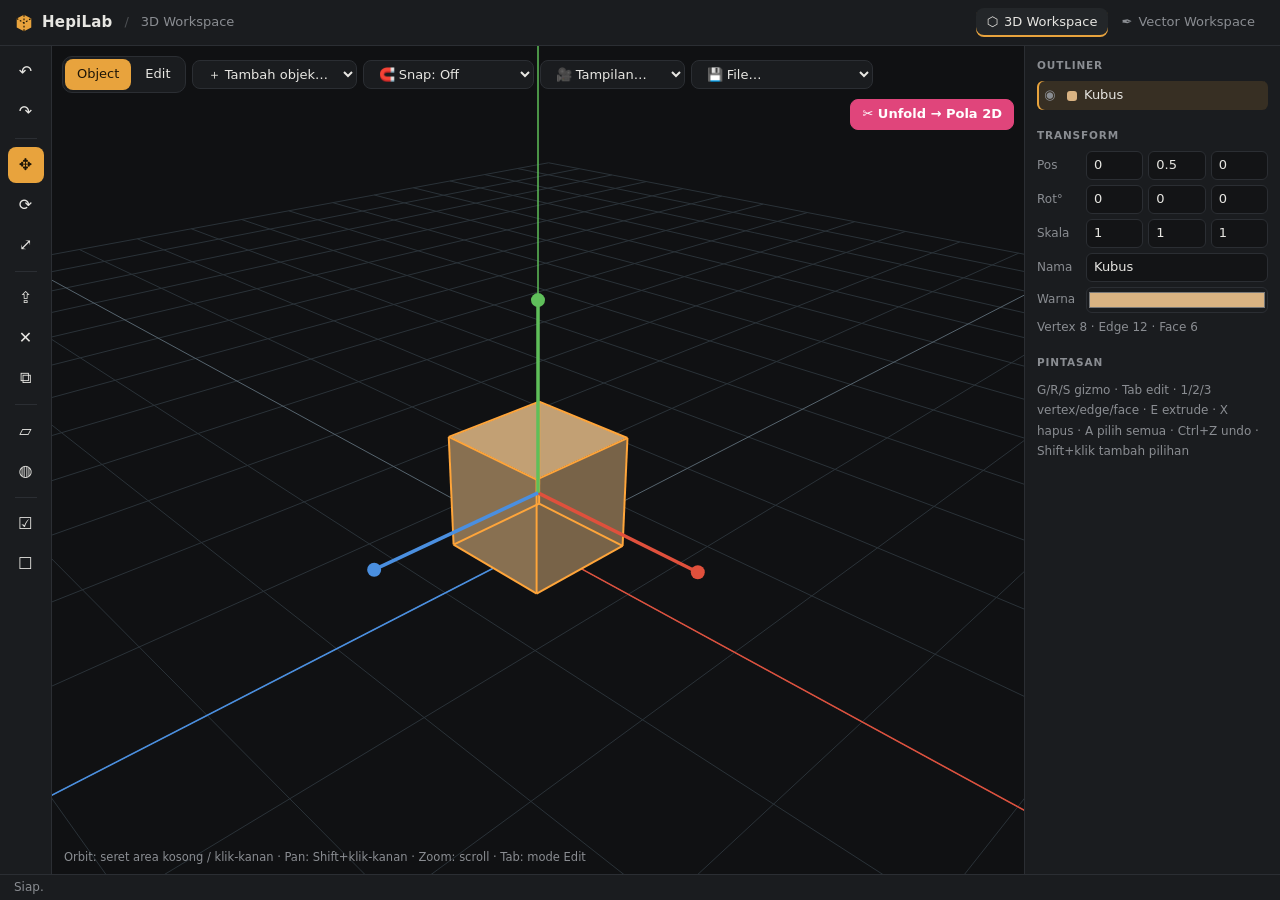
==== apps/3d/index.html @ 5c13b996 "Add files via upload" ====
<!DOCTYPE html>
<html lang="id"><head><meta charset="utf-8">
<meta name="viewport" content="width=device-width,initial-scale=1,maximum-scale=1,user-scalable=no,viewport-fit=cover">
<meta name="theme-color" content="#1a1c1f"><meta name="mobile-web-app-capable" content="yes"><meta name="apple-mobile-web-app-capable" content="yes">
<title>3D Workspace — HepiLab</title>
<link rel="manifest" href="../../manifest.webmanifest"><link rel="icon" href="../../icons/icon.svg" type="image/svg+xml"><link rel="apple-touch-icon" href="../../icons/icon-192.png">
<link rel="stylesheet" href="../../shared/base.css"><link rel="stylesheet" href="style.css"></head>
<body data-app="3d">
<header>
 <a class="logo" href="../../" title="Kembali ke Home"><svg width="20" height="20" viewBox="0 0 22 22"><path d="M3 6l8-4 8 4v10l-8 4-8-4z" fill="#e8a33d"/><path d="M11 2v18M3 6l8 5 8-5" stroke="#1d1507" stroke-width="1.3" fill="none" stroke-dasharray="2 2"/></svg>HepiLab</a>
 <span class="crumb">3D Workspace</span>
 <nav id="nav"></nav><button id="menu">☰ Panel</button>
</header>

<section id="w3" class="ws">
 <div class="tools" id="t3">
  <button data-x="undo" title="Undo (Ctrl+Z)">↶</button><button data-x="redo" title="Redo (Ctrl+Shift+Z)">↷</button><hr>
  <button data-t="move" title="Move (G)">✥</button><button data-t="rotate" title="Rotate (R)">⟳</button><button data-t="scale" title="Scale (S)">⤢</button><hr>
  <button data-a="ext" title="Extrude vertex / edge / face (E) — mode Edit">⇪</button><button data-a="del" title="Hapus (X)">✕</button><button data-a="dup" title="Duplikat (Shift+D)">⧉</button><hr>
  <button data-a="fill" title="Fill: buat face dari pilihan (F)">▱</button><button data-a="fillh" title="Isi semua lubang (Shift+F)">◍</button><hr>
  <button data-x="all" title="Pilih semua (A)">☑</button><button data-x="none" title="Kosongkan pilihan (Alt+A)">☐</button>
 </div>
 <div class="cv" id="vp">
  <div class="ov top">
   <div class="grp"><button id="mObj">Object</button><button id="mEdit" title="Tab">Edit</button></div>
   <div class="grp" id="smg"><button data-s="v" title="1">Vertex</button><button data-s="e" title="2">Edge</button><button data-s="f" title="3">Face</button><button id="bMulti" title="Pilih banyak (seperti Shift)">＋ Multi</button><button id="bBox" title="Seret kotak untuk memilih">▭ Box</button></div>
   <select id="addSel"><option value="">＋ Tambah objek…</option><option value="cube">Kubus</option><option value="cyl">Silinder</option><option value="cone">Kerucut</option><option value="pyr">Piramida</option><option value="plane">Bidang</option></select>
   <select id="snapSel" title="Magnet / Snap"><option value="off">🧲 Snap: Off</option><option value="v">Snap: Vertex</option><option value="e">Snap: Edge</option><option value="ve">Snap: Vertex+Edge</option><option value="g">Snap: Grid</option></select>
   <button id="xSeam" style="display:none" title="Tandai edge terpilih sebagai garis POTONG saat Unfold">✂ Seam</button>
   <select id="xView" title="Tampilan kamera"><option value="">🎥 Tampilan…</option><option value="frame">Fokus ke objek</option><option value="front">Depan</option><option value="right">Kanan</option><option value="top">Atas</option><option value="persp">Miring (default)</option></select>
   <select id="xFile" title="Proyek tersimpan otomatis di perangkat ini"><option value="">💾 File…</option><option value="save">Simpan ke file (.json)</option><option value="open">Buka file…</option><option value="new">Proyek baru</option></select>
   <button id="bUnf" class="cta">✂ Unfold → Pola 2D</button>
  </div>
  <div class="ov hint" id="h3">Orbit: seret area kosong / klik-kanan · Pan: Shift+klik-kanan · Zoom: scroll · Tab: mode Edit</div>
 </div>
 <aside class="side">
  <div class="box"><h4>Outliner</h4><div id="outl"></div></div>
  <div class="box" id="props3"><h4>Transform</h4>
   <div class="f"><span>Pos</span><input type="number" step=".1" data-p="p0"><input type="number" step=".1" data-p="p1"><input type="number" step=".1" data-p="p2"></div>
   <div class="f"><span>Rot°</span><input type="number" step="5" data-p="r0"><input type="number" step="5" data-p="r1"><input type="number" step="5" data-p="r2"></div>
   <div class="f"><span>Skala</span><input type="number" step=".1" data-p="s0"><input type="number" step=".1" data-p="s1"><input type="number" step=".1" data-p="s2"></div>
   <div class="f2"><span>Nama</span><input type="text" id="oname" style="grid-column:span 3"></div>
   <div class="f2"><span>Warna</span><input type="color" id="ocol" style="grid-column:span 3"></div>
   <div class="mu" id="mstat" style="margin-top:6px"></div>
  </div>
  <div class="box mu" style="line-height:1.7"><h4>Pintasan</h4>G/R/S gizmo · Tab edit · 1/2/3 vertex/edge/face · E extrude · X hapus · A pilih semua · Ctrl+Z undo · Shift+klik tambah pilihan</div>
 </aside>
</section>
<div id="st"><span id="stm">Siap.</span></div>

<div id="unf" hidden><div class="m">
 <div><b style="font-size:15px">Hasil Unfold</b><span class="mu" id="ustat"></span><span style="margin-left:auto" class="mu"><svg width="60" height="8" style="background:none;margin:0;height:8px"><path d="M0 4h60" stroke="#e0457b" stroke-width="2" stroke-dasharray="6 4"/></svg> lipat &nbsp;<svg width="30" height="8" style="background:none;margin:0;height:8px"><path d="M0 4h30" stroke="#2a2118" stroke-width="2"/></svg> potong</span></div>
 <svg id="usvg"></svg>
 <div><button id="uSend" class="on">Kirim ke Vector Workspace</button><button id="uClose">Tutup</button></div>
</div></div>

<!-- Pustaka bersama (urutan penting) -->
<script src="../../apps/registry.js"></script>
<script src="../../shared/util.js"></script>
<script src="../../shared/transfer.js"></script>
<script src="../../shared/shell.js"></script>
<!-- Kode app 3D. Urutan penting: semua file berbagi satu lingkup global, main.js paling akhir. -->
<script src="js/core.js"></script>
<script src="js/camera.js"></script>
<script src="js/mesh.js"></script>
<script src="js/render.js"></script>
<script src="js/input.js"></script>
<script src="js/select.js"></script>
<script src="js/edit.js"></script>
<script src="js/ui.js"></script>
<script src="js/history.js"></script>
<script src="js/extras.js"></script>
<script src="js/unfold.js"></script>
<script src="js/main.js"></script>
</body></html>
---- shared/base.css ----
/* base.css — gaya dasar yang dipakai SEMUA app. Ubah tampilan keseluruhan cukup dari variabel di :root. */
:root{
 --bg:#131416;      /* latar paling gelap (kanvas) */
 --pn:#1a1c1f;      /* panel / header */
 --p2:#232629;      /* tombol / input / hover */
 --p3:#2c3035;      /* hover tombol */
 --ln:#2b2e33;      /* garis pemisah */
 --tx:#e7e6e2;      /* teks utama */
 --mu:#8a8d92;      /* teks redup */
 --ac:#e8a33d;      /* aksen utama (amber) */
 --ac2:#5fc4b5;     /* aksen sekunder (fokus, seleksi) */
 --fd:#e0457b;      /* aksen lipatan / aksi utama */
 --r:8px;           /* radius sudut */
 --shadow:0 12px 40px rgba(0,0,0,.45);
}
*{box-sizing:border-box;margin:0}
html,body{height:100%}
body{font:13px/1.45 system-ui,-apple-system,"Segoe UI",Roboto,"Helvetica Neue",sans-serif;background:var(--bg);color:var(--tx);height:100dvh;display:flex;flex-direction:column;overflow:hidden;user-select:none;-webkit-touch-callout:none;-webkit-tap-highlight-color:transparent;overscroll-behavior:none;padding:env(safe-area-inset-top) env(safe-area-inset-right) env(safe-area-inset-bottom) env(safe-area-inset-left)}
a{color:inherit;text-decoration:none}

/* ---------- Kontrol dasar ---------- */
button,input,select{font:inherit;color:inherit}
button,select{background:var(--p2);border:1px solid transparent;border-radius:var(--r);padding:5px 11px;cursor:pointer;transition:background .15s,border-color .15s,color .15s}
button:hover,select:hover{background:var(--p3)}
button.on{background:var(--ac);color:#1d1507}
option{background:var(--pn)}
button:focus-visible,input:focus-visible,select:focus-visible,a:focus-visible{outline:2px solid var(--ac2);outline-offset:1px}
input[type=number],input[type=text]{width:100%;min-width:0;background:var(--bg);border:1px solid var(--ln);border-radius:6px;padding:4px 7px}
input[type=number]:focus,input[type=text]:focus{border-color:var(--ac2);outline:none}
input[type=color]{width:100%;height:26px;border:1px solid var(--ln);border-radius:6px;background:none;padding:0}
input:disabled{opacity:.4}
.mu,.f span,.f2 span{color:var(--mu);font-size:12px}

/* ---------- Header ---------- */
header{height:46px;flex:none;display:flex;align-items:center;gap:12px;padding:0 14px;background:var(--pn);border-bottom:1px solid var(--ln)}
.logo{display:flex;align-items:center;gap:8px;font-weight:650;font-size:15px;letter-spacing:.2px}
.crumb{color:var(--mu)}.crumb::before{content:'/';margin-right:12px;opacity:.45}
nav{display:flex;gap:2px;margin-left:auto}
nav a{display:flex;align-items:center;gap:6px;padding:5px 11px;border-radius:var(--r);color:var(--mu);transition:background .15s,color .15s}
nav a:hover{color:var(--tx);background:var(--p2)}
nav a.on{color:var(--tx);background:var(--p2);box-shadow:inset 0 -2px var(--ac)}
nav i{font-style:normal}
#menu{display:none}

/* ---------- Workspace: [toolbar] [kanvas] [panel] ---------- */
.ws{flex:1;min-height:0;position:relative;display:grid;grid-template-columns:52px 1fr 256px}
.tools{background:var(--pn);border-right:1px solid var(--ln);display:flex;flex-direction:column;gap:4px;padding:8px 0;align-items:center;overflow-y:auto}
.tools button{width:36px;height:36px;padding:0;font-size:16px;background:transparent}
.tools button:hover{background:var(--p2)}
.tools button.on{background:var(--ac);color:#1d1507}
.tools hr{width:22px;border:0;border-top:1px solid var(--ln);margin:4px 0}
.cv{position:relative;overflow:hidden;min-width:0}
.cv>canvas,.cv>svg{position:absolute;inset:0;width:100%;height:100%;display:block;touch-action:none}

/* Overlay di atas kanvas */
.ov{position:absolute;display:flex;gap:6px;align-items:center;flex-wrap:wrap}
.top{top:10px;left:10px;right:10px}
.ov select,.ov>button{background:var(--pn);border:1px solid var(--ln)}
.ov select:hover,.ov>button:hover{background:var(--p2)}
.ov>button.on{background:var(--ac);border-color:var(--ac);color:#1d1507}
.grp{display:flex;background:var(--pn);border:1px solid var(--ln);border-radius:10px;padding:2px;gap:2px}
.grp button{background:none;border-radius:8px}.grp button:hover{background:var(--p2)}.grp button.on{background:var(--ac);color:#1d1507}
.hint{bottom:8px;left:12px;color:var(--mu);font-size:11.5px;pointer-events:none}

/* ---------- Panel kanan ---------- */
.side{background:var(--pn);border-left:1px solid var(--ln);overflow:auto;padding:12px;display:flex;flex-direction:column;gap:18px}
.box h4{font-size:10.5px;font-weight:600;color:var(--mu);margin-bottom:8px;text-transform:uppercase;letter-spacing:.08em}
.row{display:flex;align-items:center;gap:7px;padding:5px 7px;border-radius:6px;cursor:pointer}
.row:hover{background:var(--p2)}
.row.on{background:rgba(232,163,61,.14);box-shadow:inset 2px 0 var(--ac)}
.eye{width:16px;color:var(--mu)}.sw{width:10px;height:10px;border-radius:3px}
.f{display:grid;grid-template-columns:44px 1fr 1fr 1fr;gap:5px;align-items:center;margin-bottom:5px}
.f2{display:grid;grid-template-columns:44px 1fr 44px 1fr;gap:5px;align-items:center;margin-bottom:5px}
.al{display:grid;grid-template-columns:repeat(6,1fr);gap:4px}.al button{padding:4px 0}
.gb{display:grid;grid-template-columns:1fr 1fr;gap:5px}.gb button{padding:6px 4px;font-size:12px}

/* ---------- Status bar ---------- */
#st{height:26px;flex:none;padding:4px 14px;background:var(--pn);border-top:1px solid var(--ln);color:var(--mu);font-size:12px;display:flex;gap:16px}

/* ---------- Layar sentuh & HP ---------- */
@media(pointer:coarse){button,select{min-height:36px;padding:6px 12px}.tools button{width:42px;height:42px}.ws{grid-template-columns:auto 1fr 256px}input[type=number],input[type=text]{font-size:16px;padding:6px 8px}.al button{padding:9px 0}.row{padding:9px 7px}}
@media(max-width:820px){
 header{gap:8px;padding:0 8px}.crumb{display:none}nav a span{display:none}nav a{padding:6px 10px}
 #menu{display:block}
 .ws{grid-template-columns:auto 1fr}
 .side{position:absolute;left:0;right:0;bottom:0;max-height:48%;z-index:5;border-left:0;border-top:1px solid var(--ln);display:none;box-shadow:0 -12px 30px rgba(0,0,0,.4)}
 .ws.sp .side{display:flex}
 .ov.top{flex-wrap:nowrap;overflow-x:auto;padding-bottom:2px;scrollbar-width:none}.ov.top>*{flex:none}
 .tools{overflow-y:auto}
}
---- apps/3d/style.css ----
/* style.css — gaya khusus app 3D (gaya umum ada di shared/base.css). */
.ov>.cta{margin-left:auto;background:var(--fd);border-color:var(--fd);color:#fff;font-weight:600}
.ov>.cta:hover{background:#ea5a8b}

/* Modal hasil Unfold */
#unf{position:fixed;inset:0;background:rgba(0,0,0,.6);backdrop-filter:blur(3px);display:flex;align-items:center;justify-content:center;z-index:9}
#unf[hidden]{display:none}
#unf .m{background:var(--pn);border:1px solid var(--ln);border-radius:14px;width:min(920px,94vw);max-height:90vh;display:flex;flex-direction:column;box-shadow:var(--shadow)}
#unf .m>div{padding:12px 16px;display:flex;gap:10px;align-items:center}
#unf svg{background:#f3ecdf;margin:0 16px;border-radius:10px;height:min(52vh,460px)}
@media(max-width:820px){#unf .m>div{flex-wrap:wrap}}
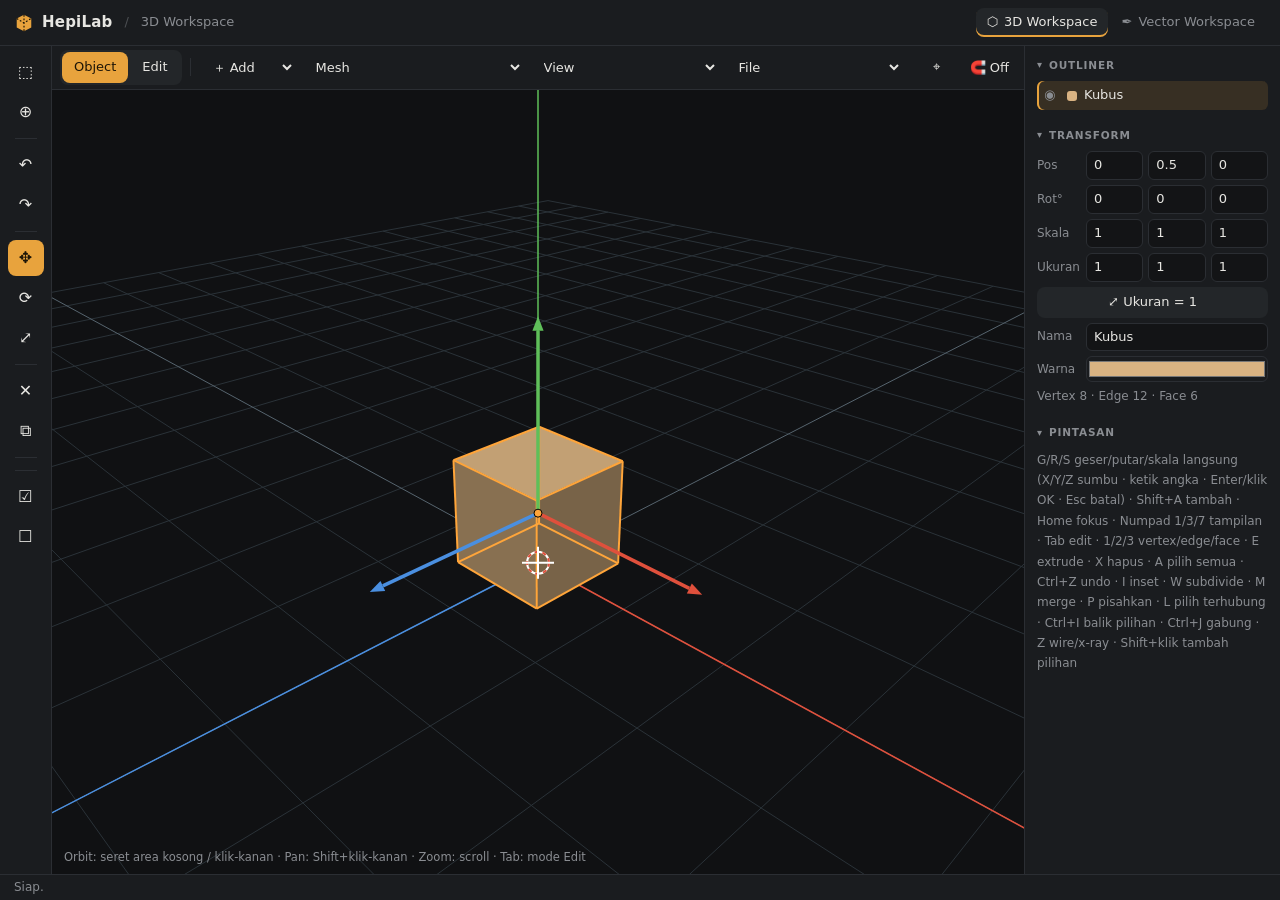
==== commit 01da9508: "Add files via upload" ====
--- a/apps/3d/index.html
+++ b/apps/3d/index.html
@@ -14,24 +14,35 @@
 
 <section id="w3" class="ws">
  <div class="tools" id="t3">
+  <button id="bBox" title="Seleksi kotak: seret area untuk memilih">⬚</button><button id="bMulti" title="Pilih banyak (seperti Shift)">⊕</button><hr>
   <button data-x="undo" title="Undo (Ctrl+Z)">↶</button><button data-x="redo" title="Redo (Ctrl+Shift+Z)">↷</button><hr>
-  <button data-t="move" title="Move (G)">✥</button><button data-t="rotate" title="Rotate (R)">⟳</button><button data-t="scale" title="Scale (S)">⤢</button><hr>
+  <button data-t="move" title="Gizmo Move (tekan G = geser langsung)">✥</button><button data-t="rotate" title="Gizmo Rotate (tekan R = putar langsung)">⟳</button><button data-t="scale" title="Gizmo Scale (tekan S = skala langsung)">⤢</button><hr>
   <button data-a="ext" title="Extrude vertex / edge / face (E) — mode Edit">⇪</button><button data-a="del" title="Hapus (X)">✕</button><button data-a="dup" title="Duplikat (Shift+D)">⧉</button><hr>
   <button data-a="fill" title="Fill: buat face dari pilihan (F)">▱</button><button data-a="fillh" title="Isi semua lubang (Shift+F)">◍</button><hr>
   <button data-x="all" title="Pilih semua (A)">☑</button><button data-x="none" title="Kosongkan pilihan (Alt+A)">☐</button>
  </div>
- <div class="cv" id="vp">
-  <div class="ov top">
-   <div class="grp"><button id="mObj">Object</button><button id="mEdit" title="Tab">Edit</button></div>
-   <div class="grp" id="smg"><button data-s="v" title="1">Vertex</button><button data-s="e" title="2">Edge</button><button data-s="f" title="3">Face</button><button id="bMulti" title="Pilih banyak (seperti Shift)">＋ Multi</button><button id="bBox" title="Seret kotak untuk memilih">▭ Box</button></div>
-   <select id="addSel"><option value="">＋ Tambah objek…</option><option value="cube">Kubus</option><option value="cyl">Silinder</option><option value="cone">Kerucut</option><option value="pyr">Piramida</option><option value="plane">Bidang</option></select>
+ <div class="cvw">
+  <div class="vh" id="vh">
+   <div class="grp"><button id="mObj" title="Mode Object (Tab)">Object</button><button id="mEdit" title="Mode Edit (Tab)">Edit</button></div>
+   <div class="grp" id="smg"><button data-s="v" title="Vertex (1)">Vertex</button><button data-s="e" title="Edge (2)">Edge</button><button data-s="f" title="Face (3)">Face</button></div>
+   <span class="vs"></span>
+   <select id="addSel" title="Tambah objek (Shift+A)"><option value="">＋ Add</option><option value="cube">Kubus</option><option value="cyl">Silinder</option><option value="cone">Kerucut</option><option value="pyr">Piramida</option><option value="plane">Bidang</option><option value="sphere">Bola</option><option value="torus">Torus</option></select>
+   <select id="mMesh" title="Alat modelling"><option value="">Mesh</option>
+    <optgroup label="Mode Edit"><option value="inset">Inset face (I)</option><option value="subdiv">Subdivide (W)</option><option value="mergec">Merge di tengah (M)</option><option value="merged">Merge by distance</option><option value="flip">Balik normal face</option><option value="sep">Pisahkan jadi objek (P)</option></optgroup>
+    <optgroup label="Seleksi"><option value="inv">Balik pilihan (Ctrl+I)</option><option value="grow">Perluas pilihan</option><option value="link">Pilih terhubung (L)</option></optgroup>
+    <optgroup label="Objek"><option value="mx">Mirror X</option><option value="my">Mirror Y</option><option value="mz">Mirror Z</option><option value="join">Gabung objek (Ctrl+J)</option><option value="apply">Terapkan rotasi &amp; skala</option><option value="origin">Origin ke tengah</option></optgroup></select>
+   <select id="xView" title="Tampilan kamera"><option value="">View</option><option value="frame">Fokus ke objek (Home)</option><option value="front">Depan</option><option value="right">Kanan</option><option value="top">Atas</option><option value="persp">Miring (default)</option></select>
+   <select id="xFile" title="Proyek tersimpan otomatis di perangkat ini"><option value="">File</option><option value="save">Simpan ke file (.json)</option><option value="open">Buka file…</option><option value="new">Proyek baru</option></select>
+   <button id="xSeam" style="display:none" title="Tandai edge terpilih sebagai garis POTONG saat Unfold">✂ Seam</button>
+   <span class="fl"></span>
    <select id="snapSel" title="Magnet / Snap"><option value="off">🧲 Snap: Off</option><option value="v">Snap: Vertex</option><option value="e">Snap: Edge</option><option value="ve">Snap: Vertex+Edge</option><option value="g">Snap: Grid</option></select>
-   <button id="xSeam" style="display:none" title="Tandai edge terpilih sebagai garis POTONG saat Unfold">✂ Seam</button>
-   <select id="xView" title="Tampilan kamera"><option value="">🎥 Tampilan…</option><option value="frame">Fokus ke objek</option><option value="front">Depan</option><option value="right">Kanan</option><option value="top">Atas</option><option value="persp">Miring (default)</option></select>
-   <select id="xFile" title="Proyek tersimpan otomatis di perangkat ini"><option value="">💾 File…</option><option value="save">Simpan ke file (.json)</option><option value="open">Buka file…</option><option value="new">Proyek baru</option></select>
+   <select id="xShade" title="Tampilan (Z)"><option value="s">◼ Solid</option><option value="w">▦ Wireframe</option><option value="x">◩ X-ray</option></select>
    <button id="bUnf" class="cta">✂ Unfold → Pola 2D</button>
   </div>
-  <div class="ov hint" id="h3">Orbit: seret area kosong / klik-kanan · Pan: Shift+klik-kanan · Zoom: scroll · Tab: mode Edit</div>
+  <div class="cv" id="vp">
+   <div class="ov hint" id="h3">Orbit: seret area kosong / klik-kanan · Pan: Shift+klik-kanan · Zoom: scroll · Tab: mode Edit</div>
+   <div class="ov stats" id="stx"></div>
+  </div>
  </div>
  <aside class="side">
   <div class="box"><h4>Outliner</h4><div id="outl"></div></div>
@@ -43,7 +54,7 @@
    <div class="f2"><span>Warna</span><input type="color" id="ocol" style="grid-column:span 3"></div>
    <div class="mu" id="mstat" style="margin-top:6px"></div>
   </div>
-  <div class="box mu" style="line-height:1.7"><h4>Pintasan</h4>G/R/S gizmo · Tab edit · 1/2/3 vertex/edge/face · E extrude · X hapus · A pilih semua · Ctrl+Z undo · Shift+klik tambah pilihan</div>
+  <div class="box mu" style="line-height:1.7"><h4>Pintasan</h4>G/R/S geser/putar/skala langsung (X/Y/Z sumbu · ketik angka · Enter/klik OK · Esc batal) · Shift+A tambah · Home fokus · Numpad 1/3/7 tampilan · Tab edit · 1/2/3 vertex/edge/face · E extrude · X hapus · A pilih semua · Ctrl+Z undo · I inset · W subdivide · M merge · P pisahkan · L pilih terhubung · Ctrl+I balik pilihan · Ctrl+J gabung · Z wire/x-ray · Shift+klik tambah pilihan</div>
  </aside>
 </section>
 <div id="st"><span id="stm">Siap.</span></div>
@@ -70,6 +81,11 @@
 <script src="js/ui.js"></script>
 <script src="js/history.js"></script>
 <script src="js/extras.js"></script>
+<script src="js/modeling.js"></script>
+<script src="js/blender.js"></script>
+<script src="js/tools2.js"></script>
 <script src="js/unfold.js"></script>
+<script src="js/ui2.js"></script>
+<script src="js/modal.js"></script>
 <script src="js/main.js"></script>
 </body></html>
--- a/apps/3d/style.css
+++ b/apps/3d/style.css
@@ -1,6 +1,26 @@
 /* style.css — gaya khusus app 3D (gaya umum ada di shared/base.css). */
-.ov>.cta{margin-left:auto;background:var(--fd);border-color:var(--fd);color:#fff;font-weight:600}
-.ov>.cta:hover{background:#ea5a8b}
+/* Header viewport (bar tetap, tidak menutupi model) */
+.cvw{display:flex;flex-direction:column;min-width:0;min-height:0}
+.cvw>.cv{flex:1;min-height:0}
+.vh{flex:none;display:flex;align-items:center;gap:6px;padding:4px 8px;background:var(--pn);border-bottom:1px solid var(--ln);overflow-x:auto;scrollbar-width:none}
+.vh::-webkit-scrollbar{display:none}
+.vh>*{flex:none}
+.vh select,.vh>button{background:transparent;border:1px solid transparent;padding:4px 9px}
+.vh select:hover,.vh>button:hover{background:var(--p2)}
+.vh>button.on{background:var(--ac);color:#1d1507}
+.vh .grp{background:var(--p2);border:0;border-radius:8px}
+.vh .vs{width:1px;height:18px;background:var(--ln);margin:0 2px}
+.vh .fl{flex:1;min-width:8px}
+.vh>.cta{background:var(--fd);color:#fff;font-weight:600}
+.vh>.cta:hover{background:#ea5a8b}
+.stats{right:12px;bottom:8px;color:var(--mu);font-size:11.5px;pointer-events:none}
+
+/* Panel kanan: bisa dilipat */
+.box h4{cursor:pointer;display:flex;align-items:center;gap:6px}
+.box h4::before{content:'▾';font-size:10px}
+.box.cl h4::before{content:'▸'}
+.box.cl>*:not(h4){display:none}
+#outl{max-height:200px;overflow:auto}
 
 /* Modal hasil Unfold */
 #unf{position:fixed;inset:0;background:rgba(0,0,0,.6);backdrop-filter:blur(3px);display:flex;align-items:center;justify-content:center;z-index:9}
@@ -9,3 +29,8 @@
 #unf .m>div{padding:12px 16px;display:flex;gap:10px;align-items:center}
 #unf svg{background:#f3ecdf;margin:0 16px;border-radius:10px;height:min(52vh,460px)}
 @media(max-width:820px){#unf .m>div{flex-wrap:wrap}}
+
+/* Panel operator (Extrude/Inset...) */
+#vp{position:relative}
+#opp{position:absolute;left:10px;bottom:34px;background:var(--pn);border:1px solid var(--ln);border-radius:10px;padding:8px 10px;display:flex;gap:8px;align-items:center;font-size:12px;z-index:5;box-shadow:var(--shadow)}
+#opp[hidden]{display:none}#opp input[type=number]{width:64px}
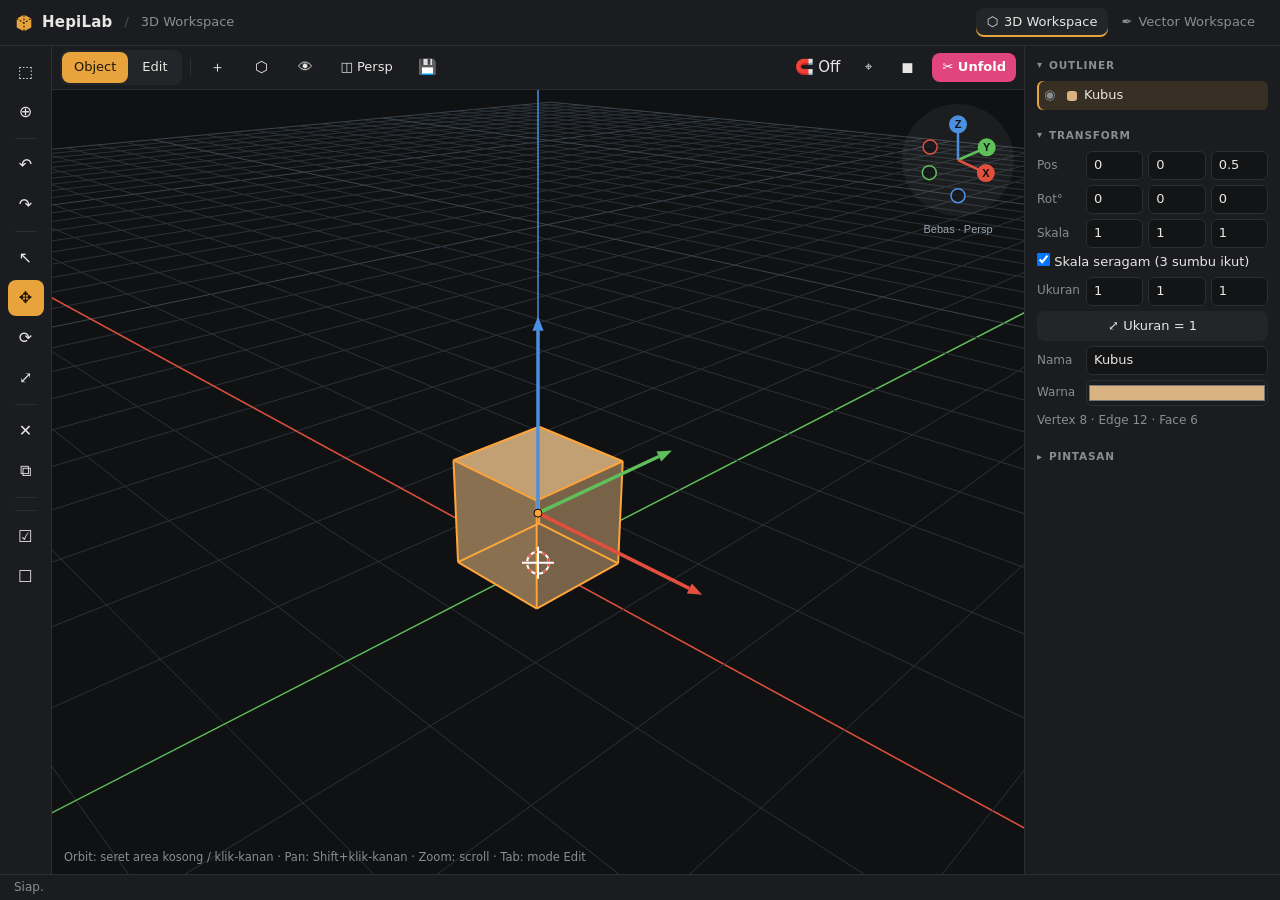
==== commit ab5e1529: "Add files via upload" ====
--- a/apps/3d/index.html
+++ b/apps/3d/index.html
@@ -14,9 +14,9 @@
 
 <section id="w3" class="ws">
  <div class="tools" id="t3">
-  <button id="bBox" title="Seleksi kotak: seret area untuk memilih">⬚</button><button id="bMulti" title="Pilih banyak (seperti Shift)">⊕</button><hr>
+  <button id="bBox" title="Seleksi kotak: seret area untuk memilih">⬚</button><button class="edo" id="bLoop" title="Loop select: aktifkan lalu klik edge (atau Alt+klik)">⟲</button><button id="bMulti" title="Pilih banyak (seperti Shift)">⊕</button><hr>
   <button data-x="undo" title="Undo (Ctrl+Z)">↶</button><button data-x="redo" title="Redo (Ctrl+Shift+Z)">↷</button><hr>
-  <button data-t="move" title="Gizmo Move (tekan G = geser langsung)">✥</button><button data-t="rotate" title="Gizmo Rotate (tekan R = putar langsung)">⟳</button><button data-t="scale" title="Gizmo Scale (tekan S = skala langsung)">⤢</button><hr>
+  <button data-t="select" title="Select: hanya klik/lihat, tidak menggeser apa pun">↖</button><button data-t="move" title="Gizmo Move (tekan G = geser langsung)">✥</button><button data-t="rotate" title="Gizmo Rotate (tekan R = putar langsung)">⟳</button><button data-t="scale" title="Gizmo Scale (tekan S = skala langsung)">⤢</button><hr>
   <button data-a="ext" title="Extrude vertex / edge / face (E) — mode Edit">⇪</button><button data-a="del" title="Hapus (X)">✕</button><button data-a="dup" title="Duplikat (Shift+D)">⧉</button><hr>
   <button data-a="fill" title="Fill: buat face dari pilihan (F)">▱</button><button data-a="fillh" title="Isi semua lubang (Shift+F)">◍</button><hr>
   <button data-x="all" title="Pilih semua (A)">☑</button><button data-x="none" title="Kosongkan pilihan (Alt+A)">☐</button>
@@ -32,11 +32,11 @@
     <optgroup label="Seleksi"><option value="inv">Balik pilihan (Ctrl+I)</option><option value="grow">Perluas pilihan</option><option value="link">Pilih terhubung (L)</option></optgroup>
     <optgroup label="Objek"><option value="mx">Mirror X</option><option value="my">Mirror Y</option><option value="mz">Mirror Z</option><option value="join">Gabung objek (Ctrl+J)</option><option value="apply">Terapkan rotasi &amp; skala</option><option value="origin">Origin ke tengah</option></optgroup></select>
    <select id="xView" title="Tampilan kamera"><option value="">View</option><option value="frame">Fokus ke objek (Home)</option><option value="front">Depan</option><option value="right">Kanan</option><option value="top">Atas</option><option value="persp">Miring (default)</option></select>
-   <select id="xFile" title="Proyek tersimpan otomatis di perangkat ini"><option value="">File</option><option value="save">Simpan ke file (.json)</option><option value="open">Buka file…</option><option value="new">Proyek baru</option></select>
+   <select id="xFile" title="Proyek tersimpan otomatis di perangkat ini"><option value="">File</option><option value="save">Simpan ke file (.json)</option><option value="open">Buka file…</option><option value="new">Proyek baru</option><option value="isvg">Impor SVG → bidang datar…</option><option value="obj">Ekspor 3D (.obj)</option><option value="stl">Ekspor 3D (.stl)</option></select>
    <button id="xSeam" style="display:none" title="Tandai edge terpilih sebagai garis POTONG saat Unfold">✂ Seam</button>
    <span class="fl"></span>
    <select id="snapSel" title="Magnet / Snap"><option value="off">🧲 Snap: Off</option><option value="v">Snap: Vertex</option><option value="e">Snap: Edge</option><option value="ve">Snap: Vertex+Edge</option><option value="g">Snap: Grid</option></select>
-   <select id="xShade" title="Tampilan (Z)"><option value="s">◼ Solid</option><option value="w">▦ Wireframe</option><option value="x">◩ X-ray</option></select>
+   <select id="xShade" title="Tampilan (Z)"><option value="s">◼ Solid</option><option value="w">▦ Wireframe</option><option value="x">◩ X-ray</option><option value="r">● Render (tanpa garis)</option></select>
    <button id="bUnf" class="cta">✂ Unfold → Pola 2D</button>
   </div>
   <div class="cv" id="vp">
@@ -54,7 +54,7 @@
    <div class="f2"><span>Warna</span><input type="color" id="ocol" style="grid-column:span 3"></div>
    <div class="mu" id="mstat" style="margin-top:6px"></div>
   </div>
-  <div class="box mu" style="line-height:1.7"><h4>Pintasan</h4>G/R/S geser/putar/skala langsung (X/Y/Z sumbu · ketik angka · Enter/klik OK · Esc batal) · Shift+A tambah · Home fokus · Numpad 1/3/7 tampilan · Tab edit · 1/2/3 vertex/edge/face · E extrude · X hapus · A pilih semua · Ctrl+Z undo · I inset · W subdivide · M merge · P pisahkan · L pilih terhubung · Ctrl+I balik pilihan · Ctrl+J gabung · Z wire/x-ray · Shift+klik tambah pilihan</div>
+  <div class="box mu" style="line-height:1.7"><h4>Pintasan</h4><b>Tampilan</b>: orbit seret kosong / klik-kanan · pan Shift+klik-kanan · zoom scroll (ke arah kursor) · Home fokus · Numpad 1/3/7 depan/kanan/atas (+Ctrl = sisi lawan) · Numpad 5 ortho/persp · klik gizmo XYZ · Z wire/x-ray/render<br><b>Objek</b>: Shift+A tambah · G/R/S geser/putar/skala (X/Y/Z sumbu · ketik angka · Enter OK · Esc batal) · Shift+D duplikat · Ctrl+J gabung · Shift+C kursor ke pusat · Tab mode Edit<br><b>Edit</b>: 1/2/3 vertex/edge/face · Alt+klik loop · L terhubung · Ctrl+I balik · A / Alt+A semua / kosong · E extrude · I inset · W subdivide · B bevel · Ctrl+R loop cut · M merge · P pisahkan · F fill · X hapus<br><b>Umum</b>: Ctrl+Z undo · Ctrl+Shift+Z redo · Shift+klik tambah/lepas pilihan · tool ↖ = hanya memilih</div>
  </aside>
 </section>
 <div id="st"><span id="stm">Siap.</span></div>
@@ -71,9 +71,8 @@
 <script src="../../shared/transfer.js"></script>
 <script src="../../shared/shell.js"></script>
 <!-- Kode app 3D. Urutan penting: semua file berbagi satu lingkup global, main.js paling akhir. -->
+<script>addEventListener("keydown",e=>{if(typeof tool!=="undefined"&&tool==="select"&&!e.ctrlKey&&!e.metaKey&&!/INPUT|SELECT|TEXTAREA/.test(e.target.tagName)&&/^Key[GRS]$/.test(e.code)){e.preventDefault();e.stopImmediatePropagation()}},true)</script>
 <script src="js/core.js"></script>
-<script src="js/camera.js"></script>
-<script src="js/mesh.js"></script>
 <script src="js/render.js"></script>
 <script src="js/input.js"></script>
 <script src="js/select.js"></script>
@@ -82,10 +81,9 @@
 <script src="js/history.js"></script>
 <script src="js/extras.js"></script>
 <script src="js/modeling.js"></script>
-<script src="js/blender.js"></script>
-<script src="js/tools2.js"></script>
-<script src="js/unfold.js"></script>
-<script src="js/ui2.js"></script>
+<script src="js/tools.js"></script>
 <script src="js/modal.js"></script>
+<script src="js/view.js"></script>
+<script src="js/touch.js"></script>
 <script src="js/main.js"></script>
 </body></html>
--- a/apps/3d/style.css
+++ b/apps/3d/style.css
@@ -34,3 +34,47 @@
 #vp{position:relative}
 #opp{position:absolute;left:10px;bottom:34px;background:var(--pn);border:1px solid var(--ln);border-radius:10px;padding:8px 10px;display:flex;gap:8px;align-items:center;font-size:12px;z-index:5;box-shadow:var(--shadow)}
 #opp[hidden]{display:none}#opp input[type=number]{width:64px}
+
+/* Sentuh / HP */
+#vp canvas{touch-action:none}
+#mbar{display:none;position:absolute;left:0;right:0;bottom:0;padding:8px 8px calc(8px + env(safe-area-inset-bottom,0px));justify-content:center;pointer-events:none;z-index:6}
+#mbar>div{display:flex;gap:6px;background:var(--pn);border:1px solid var(--ln);border-radius:14px;padding:6px;box-shadow:var(--shadow);pointer-events:auto;max-width:100%;overflow-x:auto}
+#mbar>div[hidden]{display:none}
+#mbar button{min-width:56px;min-height:46px;font-size:14px;flex:none}
+#mbar button.on{background:var(--ac);color:#1d1507}
+@media(pointer:coarse){
+ #mbar{display:flex}
+ .vh{padding:6px 8px;gap:8px}.vh select,.vh>button{min-height:40px;font-size:14px}
+ .tools button{min-width:42px;min-height:42px;font-size:18px}
+ input,select{font-size:16px}
+ #opp{bottom:80px;left:8px;right:8px;flex-wrap:wrap}#opp input[type=range]{flex:1;min-width:120px}#opp button{min-height:40px}
+ .stats{bottom:76px}
+}
+
+/* Menu ringkas (ui3.js) */
+.vh>button.pb{min-width:38px;padding:4px 8px;font-size:15px}
+#pop{position:fixed;z-index:60;min-width:230px;max-width:min(380px,calc(100vw - 16px));max-height:min(60vh,420px);overflow:auto;background:var(--pn);border:1px solid var(--ln);border-radius:12px;padding:8px;box-shadow:var(--shadow)}
+#pop[hidden]{display:none}
+#pop h5{margin:10px 4px 4px;font-size:11.5px;color:var(--mu);font-weight:600}
+#pop h5:first-child{margin-top:2px}
+#pop .g{display:grid;grid-template-columns:repeat(auto-fill,minmax(150px,1fr));gap:4px}
+#pop button{text-align:left;padding:8px 10px;border-radius:8px;border:0;background:var(--p2);color:inherit;font:inherit;white-space:normal}
+#pop button.on{background:var(--ac);color:#1d1507}
+@media(pointer:coarse){#pop button{min-height:42px}}
+
+/* Cegah blok teks / sorotan "bayangan" saat orbit */
+#w3{-webkit-user-select:none;user-select:none;-webkit-touch-callout:none;-webkit-tap-highlight-color:transparent}
+#w3 input[type=text],#w3 input[type=number]{-webkit-user-select:text;user-select:text}
+#vp canvas{outline:none}.ov{pointer-events:none}
+
+/* HP: toolbar jadi strip horizontal di atas, panel kanan jadi sheet bawah */
+@media(max-width:820px){
+ .ws{grid-template-columns:1fr;grid-template-rows:auto minmax(0,1fr)}
+ .tools{flex-direction:row;overflow-x:auto;overflow-y:hidden;border-right:0;border-bottom:1px solid var(--ln);padding:4px 6px;scrollbar-width:none}
+ .tools::-webkit-scrollbar{display:none}
+ .tools button{flex:none}
+ .tools hr{flex:none;width:0;height:22px;border:0;border-left:1px solid var(--ln);margin:0 4px}
+ .side{max-height:44%;border-radius:14px 14px 0 0}
+ #outl{max-height:110px}
+ .ws.sp #mbar{display:none}
+}
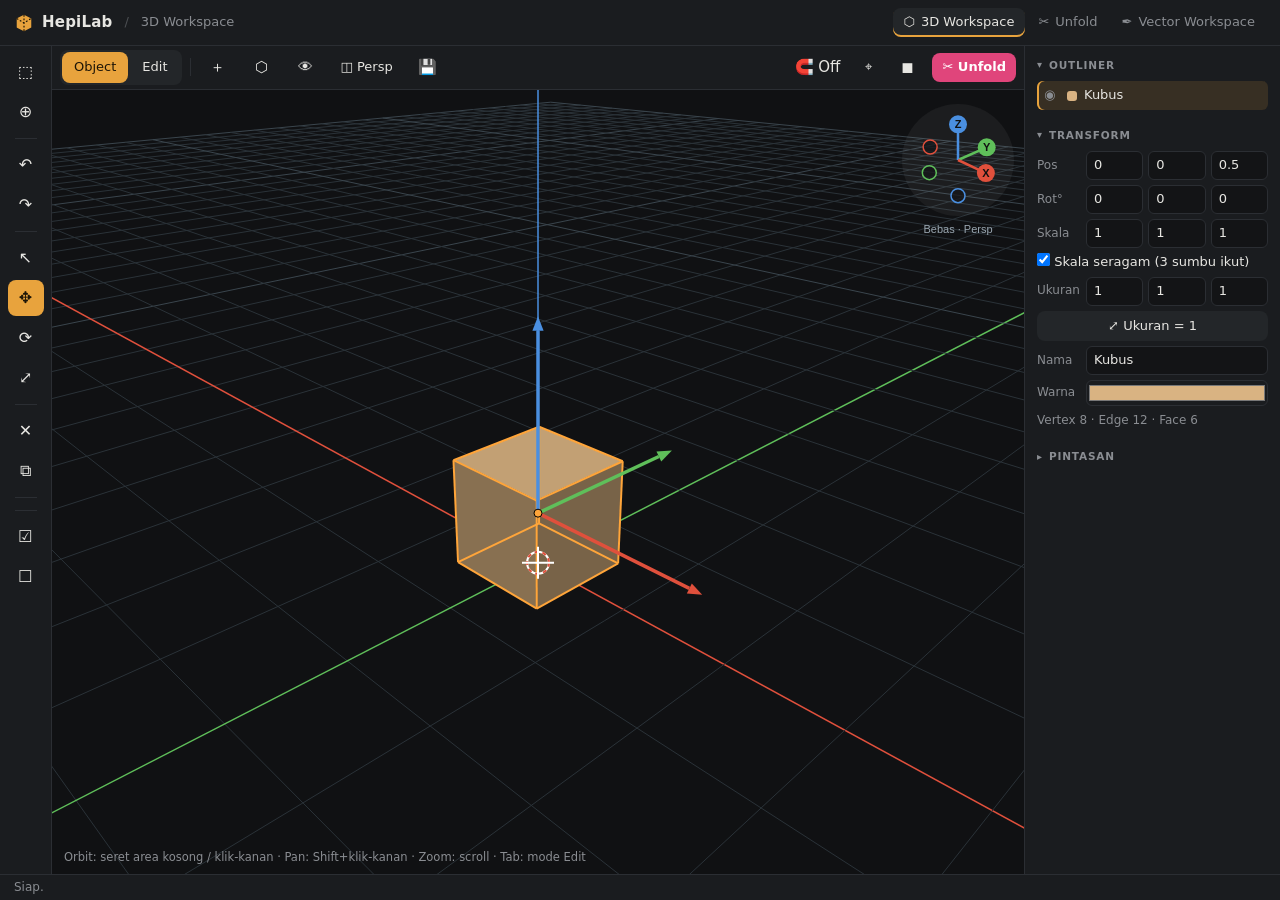
==== commit 73e255b8: "Add files via upload" ====
--- a/apps/3d/index.html
+++ b/apps/3d/index.html
@@ -62,7 +62,7 @@
 <div id="unf" hidden><div class="m">
  <div><b style="font-size:15px">Hasil Unfold</b><span class="mu" id="ustat"></span><span style="margin-left:auto" class="mu"><svg width="60" height="8" style="background:none;margin:0;height:8px"><path d="M0 4h60" stroke="#e0457b" stroke-width="2" stroke-dasharray="6 4"/></svg> lipat &nbsp;<svg width="30" height="8" style="background:none;margin:0;height:8px"><path d="M0 4h30" stroke="#2a2118" stroke-width="2"/></svg> potong</span></div>
  <svg id="usvg"></svg>
- <div><button id="uSend" class="on">Kirim ke Vector Workspace</button><button id="uClose">Tutup</button></div>
+ <div><button id="uOpen" class="on">Buka di Unfold</button><button id="uSend">Kirim ke Vector Workspace</button><button id="uClose">Tutup</button></div>
 </div></div>
 
 <!-- Pustaka bersama (urutan penting) -->
--- a/apps/3d/style.css
+++ b/apps/3d/style.css
@@ -78,3 +78,37 @@
  #outl{max-height:110px}
  .ws.sp #mbar{display:none}
 }
+
+/* Bilah navigasi HP & kolom angka */
+@media(pointer:coarse) and (display-mode:browser){body{padding-bottom:max(env(safe-area-inset-bottom),16px)}}
+#mb2{flex-wrap:wrap;justify-content:center}
+#mTxt{flex-basis:100%;text-align:center;font-size:12px;color:var(--mu)}
+#mNum{width:120px;min-height:46px}
+
+/* G/R/S langsung, panel modal, petunjuk, landscape */
+.ts,.tsh,#bFs{display:none}
+#h3{right:150px;white-space:normal;line-height:1.35}
+:fullscreen body{padding-bottom:env(safe-area-inset-bottom)}
+@media(pointer:coarse){
+ .ts{display:inline-flex;flex-direction:column;align-items:center;justify-content:center;gap:1px;line-height:1;border:1px solid var(--ac);color:var(--ac)}
+ .ts b{font-size:15px}.ts small{font-size:9px}
+ .tsh{display:block}#bFs{display:inline-block}
+ #mbar{top:6px;bottom:auto;left:8px;right:8px;padding:0;justify-content:flex-start}
+ #mb2{flex-wrap:nowrap;justify-content:flex-start}
+ #mbar button{min-height:40px;min-width:44px}
+ #mNum{min-height:40px;width:96px}
+ #mTxt{flex:none;white-space:nowrap;align-self:center;padding:0 6px;min-width:110px}
+ #opp{bottom:12px}.stats{bottom:8px}
+}
+/* HP landscape: tanpa header, toolbar vertikal, panel kanan jadi laci overlay */
+@media(pointer:coarse) and (max-height:520px){
+ header,#h3{display:none}
+ #menu{display:inline-block}
+ #st{position:fixed;left:58px;bottom:4px;height:auto;padding:2px 8px;border:0;border-radius:8px;background:rgba(26,28,31,.75);max-width:55%;z-index:4;pointer-events:none}
+ .ws{grid-template-columns:auto 1fr;grid-template-rows:none}
+ .tools{flex-direction:column;overflow-x:hidden;overflow-y:auto;border-right:1px solid var(--ln);border-bottom:0;padding:6px 0}
+ .tools button{width:40px;height:40px}
+ .tools hr{width:22px;height:0;border:0;border-top:1px solid var(--ln);margin:4px 0}
+ .side{position:absolute;top:0;bottom:0;right:0;left:auto;width:min(300px,55%);max-height:none;border-radius:14px 0 0 14px;border-left:1px solid var(--ln);border-top:0;display:none;box-shadow:-12px 0 30px rgba(0,0,0,.4)}
+ .ws.sp .side{display:flex}
+}
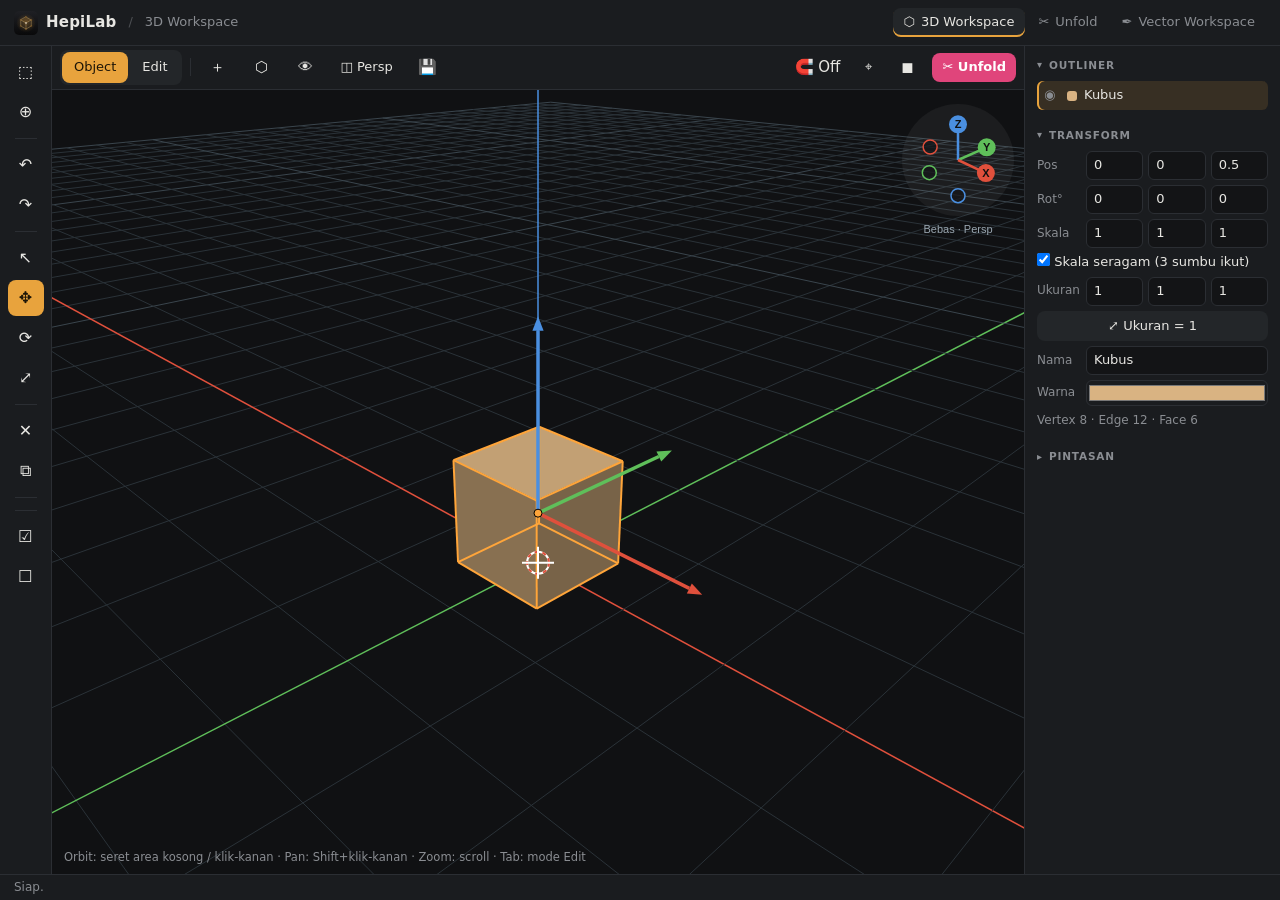
==== commit 000979ce: "Update index.html" ====
--- a/apps/3d/index.html
+++ b/apps/3d/index.html
@@ -7,7 +7,7 @@
 <link rel="stylesheet" href="../../shared/base.css"><link rel="stylesheet" href="style.css"></head>
 <body data-app="3d">
 <header>
- <a class="logo" href="../../" title="Kembali ke Home"><svg width="20" height="20" viewBox="0 0 22 22"><path d="M3 6l8-4 8 4v10l-8 4-8-4z" fill="#e8a33d"/><path d="M11 2v18M3 6l8 5 8-5" stroke="#1d1507" stroke-width="1.3" fill="none" stroke-dasharray="2 2"/></svg>HepiLab</a>
+ <a class="logo" href="../../" title="Kembali ke Home"><img src="../../icons/icon.svg" width="24" height="24" alt="">HepiLab</a>
  <span class="crumb">3D Workspace</span>
  <nav id="nav"></nav><button id="menu">☰ Panel</button>
 </header>
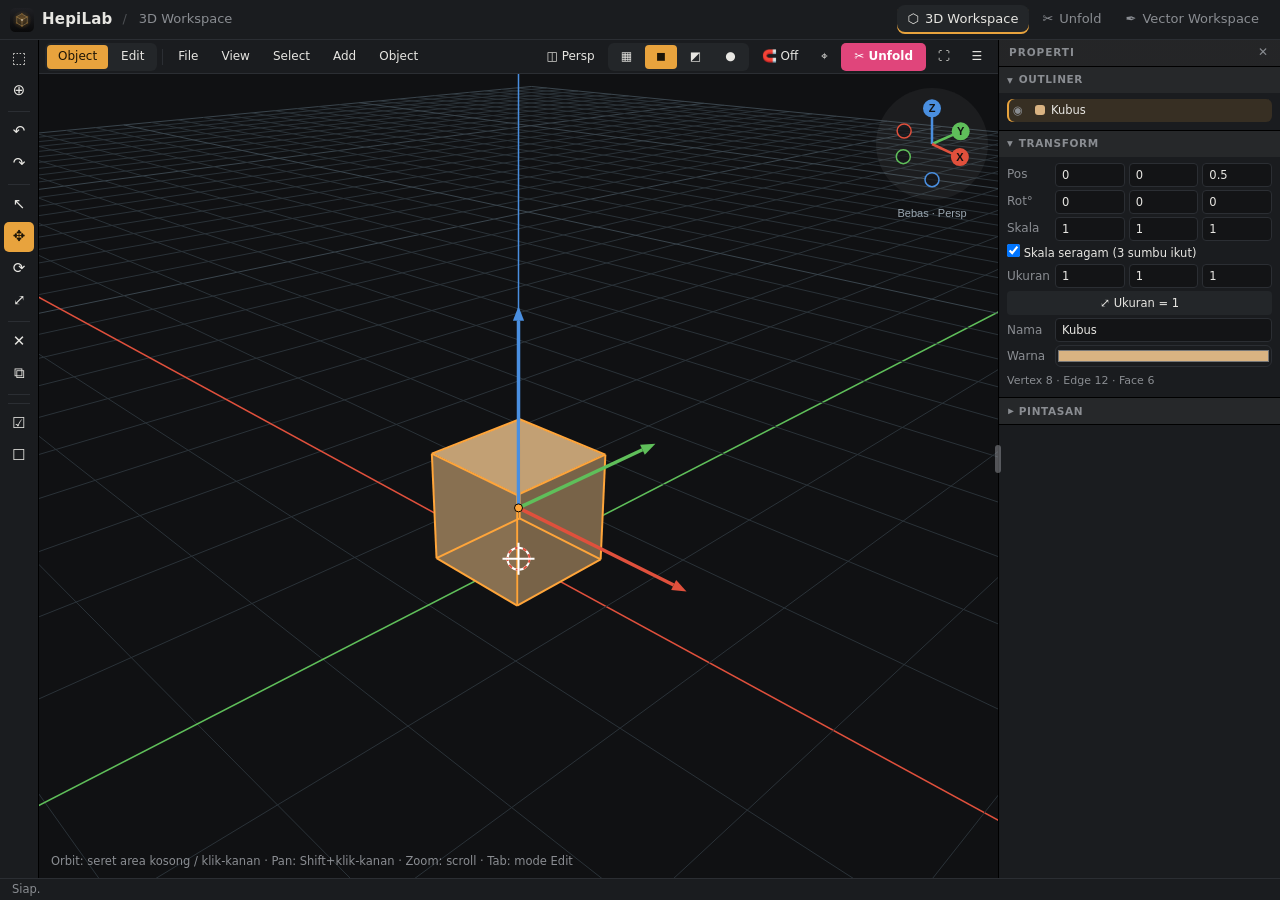
==== commit 75e55f6c: "Add files via upload" ====
--- a/apps/3d/index.html
+++ b/apps/3d/index.html
@@ -4,7 +4,7 @@
 <meta name="theme-color" content="#1a1c1f"><meta name="mobile-web-app-capable" content="yes"><meta name="apple-mobile-web-app-capable" content="yes">
 <title>3D Workspace — HepiLab</title>
 <link rel="manifest" href="../../manifest.webmanifest"><link rel="icon" href="../../icons/icon.svg" type="image/svg+xml"><link rel="apple-touch-icon" href="../../icons/icon-192.png">
-<link rel="stylesheet" href="../../shared/base.css"><link rel="stylesheet" href="style.css"></head>
+<link rel="stylesheet" href="../../shared/base.css"><link rel="stylesheet" href="../../shared/dock.css"><link rel="stylesheet" href="style.css"></head>
 <body data-app="3d">
 <header>
  <a class="logo" href="../../" title="Kembali ke Home"><img src="../../icons/icon.svg" width="24" height="24" alt="">HepiLab</a>
@@ -45,16 +45,16 @@
   </div>
  </div>
  <aside class="side">
-  <div class="box"><h4>Outliner</h4><div id="outl"></div></div>
-  <div class="box" id="props3"><h4>Transform</h4>
+  <details class="box" data-k="outl" open><summary><h4>Outliner</h4></summary><div class="bd"><div id="outl"></div></div></details>
+  <details class="box" data-k="xf" open><summary><h4>Transform</h4></summary><div class="bd" id="props3">
    <div class="f"><span>Pos</span><input type="number" step=".1" data-p="p0"><input type="number" step=".1" data-p="p1"><input type="number" step=".1" data-p="p2"></div>
    <div class="f"><span>Rot°</span><input type="number" step="5" data-p="r0"><input type="number" step="5" data-p="r1"><input type="number" step="5" data-p="r2"></div>
    <div class="f"><span>Skala</span><input type="number" step=".1" data-p="s0"><input type="number" step=".1" data-p="s1"><input type="number" step=".1" data-p="s2"></div>
    <div class="f2"><span>Nama</span><input type="text" id="oname" style="grid-column:span 3"></div>
    <div class="f2"><span>Warna</span><input type="color" id="ocol" style="grid-column:span 3"></div>
    <div class="mu" id="mstat" style="margin-top:6px"></div>
-  </div>
-  <div class="box mu" style="line-height:1.7"><h4>Pintasan</h4><b>Tampilan</b>: orbit seret kosong / klik-kanan · pan Shift+klik-kanan · zoom scroll (ke arah kursor) · Home fokus · Numpad 1/3/7 depan/kanan/atas (+Ctrl = sisi lawan) · Numpad 5 ortho/persp · klik gizmo XYZ · Z wire/x-ray/render<br><b>Objek</b>: Shift+A tambah · G/R/S geser/putar/skala (X/Y/Z sumbu · ketik angka · Enter OK · Esc batal) · Shift+D duplikat · Ctrl+J gabung · Shift+C kursor ke pusat · Tab mode Edit<br><b>Edit</b>: 1/2/3 vertex/edge/face · Alt+klik loop · L terhubung · Ctrl+I balik · A / Alt+A semua / kosong · E extrude · I inset · W subdivide · B bevel · Ctrl+R loop cut · M merge · P pisahkan · F fill · X hapus<br><b>Umum</b>: Ctrl+Z undo · Ctrl+Shift+Z redo · Shift+klik tambah/lepas pilihan · tool ↖ = hanya memilih</div>
+  </div></details>
+  <details class="box" data-k="key"><summary><h4>Pintasan</h4></summary><div class="bd mu" style="line-height:1.7"><b>Tampilan</b>: orbit seret kosong / klik-kanan · pan Shift+klik-kanan · zoom scroll (ke arah kursor) · Home fokus · Numpad 1/3/7 depan/kanan/atas (+Ctrl = sisi lawan) · Numpad 5 ortho/persp · klik gizmo XYZ · Z wire/x-ray/render<br><b>Objek</b>: Shift+A tambah · G/R/S geser/putar/skala (X/Y/Z sumbu · ketik angka · Enter OK · Esc batal) · Shift+D duplikat · Ctrl+J gabung · Shift+C kursor ke pusat · Tab mode Edit<br><b>Edit</b>: 1/2/3 vertex/edge/face · Alt+klik loop · L terhubung · Ctrl+I balik · A / Alt+A semua / kosong · E extrude · I inset · W subdivide · B bevel · Ctrl+R loop cut · M merge · P pisahkan · F fill · X hapus<br><b>Umum</b>: Ctrl+Z undo · Ctrl+Shift+Z redo · Shift+klik tambah/lepas pilihan · tool ↖ = hanya memilih</div></details>
  </aside>
 </section>
 <div id="st"><span id="stm">Siap.</span></div>
@@ -70,6 +70,7 @@
 <script src="../../shared/util.js"></script>
 <script src="../../shared/transfer.js"></script>
 <script src="../../shared/shell.js"></script>
+<script src="../../shared/dock.js"></script>
 <!-- Kode app 3D. Urutan penting: semua file berbagi satu lingkup global, main.js paling akhir. -->
 <script>addEventListener("keydown",e=>{if(typeof tool!=="undefined"&&tool==="select"&&!e.ctrlKey&&!e.metaKey&&!/INPUT|SELECT|TEXTAREA/.test(e.target.tagName)&&/^Key[GRS]$/.test(e.code)){e.preventDefault();e.stopImmediatePropagation()}},true)</script>
 <script src="js/core.js"></script>
@@ -85,5 +86,7 @@
 <script src="js/modal.js"></script>
 <script src="js/view.js"></script>
 <script src="js/touch.js"></script>
+<script src="js/menus.js"></script>
 <script src="js/main.js"></script>
+<script>HLDock.init({ws:'#w3',key:'3d',title:'Properti'})</script>
 </body></html>
--- a/shared/dock.css
+++ b/shared/dock.css
@@ -0,0 +1,74 @@
+/* dock.css — tampilan "dock" ala Blender: header ramping, toolbar tegak di kiri, panel samping rapat dengan judul + bagian lipat,
+   lebar panel bisa ditarik. Aktif bila .ws punya kelas .dk (dipasang oleh shared/dock.js saat lanskap / desktop).
+   Gaya kotak panel (details.box) berlaku di semua ukuran; sisanya hanya di .ws.dk. Warna tetap dari base.css. */
+
+/* ---------- Header ramping di lanskap (HP & desktop) ---------- */
+@media (orientation:landscape){header{height:40px;gap:10px;padding:0 10px}}
+@media (orientation:landscape) and (max-width:900px){.crumb{display:none}nav a span{display:none}nav a{padding:5px 9px}}
+
+/* ---------- Kotak panel (bagian yang bisa dilipat) ---------- */
+details.box{border:1px solid var(--ln);border-radius:10px;background:rgba(127,127,127,.05);padding:0;overflow:hidden;flex:none}
+details.box>summary{list-style:none;cursor:pointer;display:flex;align-items:center;justify-content:space-between;padding:9px 12px;user-select:none;-webkit-user-select:none}
+details.box>summary::-webkit-details-marker{display:none}
+details.box>summary:hover{background:rgba(127,127,127,.1)}
+details.box>summary h4{margin:0;font-size:11px;letter-spacing:.09em;text-transform:uppercase;color:var(--mu)}
+details.box>summary::after{content:'▾';color:var(--mu);transition:transform .15s}
+details.box:not([open])>summary::after{transform:rotate(-90deg)}
+details.box>.bd{padding:2px 12px 12px}
+.side{gap:8px}
+.sd-h,#spl{display:none}
+
+/* ---------- Dock (lanskap / desktop) ---------- */
+.ws.dk{grid-template-columns:auto minmax(0,1fr) var(--pw,260px);grid-template-rows:minmax(0,1fr)}
+.ws.dk:not(.sp){grid-template-columns:auto minmax(0,1fr) 0}
+.ws.dk>.tools{grid-column:1;grid-row:1}
+.ws.dk>.cvw{grid-column:2;grid-row:1}
+.ws.dk:not(.sp) .side{display:none}
+.ws.dk .side{display:flex;grid-column:3;grid-row:1;position:static;left:auto;right:auto;top:auto;bottom:auto;max-height:none;height:auto;align-self:stretch;min-height:0;
+ width:auto;padding:0;gap:0;overflow-x:hidden;overflow-y:auto;border:0;border-left:1px solid #000;border-radius:0;box-shadow:none;z-index:1;font-size:11.5px;overscroll-behavior:contain}
+
+/* garis pemisah yang bisa ditarik */
+.ws.dk.sp #spl{display:block;position:absolute;top:0;bottom:0;right:var(--pw,260px);width:20px;margin-right:-10px;z-index:30;cursor:col-resize;touch-action:none}
+.ws.dk.sp #spl::after{content:'';position:absolute;top:0;bottom:0;left:9px;width:2px;background:transparent;transition:background .15s}
+.ws.dk.sp #spl::before{content:'';position:absolute;top:50%;left:7px;width:6px;height:28px;margin-top:-14px;border-radius:3px;background:var(--mu);opacity:.55}
+.ws.dk #spl:hover::after,.ws.dk #spl.on::after{background:var(--ac)}
+
+/* judul panel */
+.ws.dk .sd-h{position:sticky;top:0;z-index:3;display:block;flex:none;margin:0;padding:0;border-bottom:1px solid #000;background:linear-gradient(rgba(127,127,127,.16),rgba(127,127,127,.16)),var(--bg)}
+.ws.dk .sd-h .r1{display:flex;align-items:center;justify-content:space-between;min-height:26px;padding:0 3px 0 10px}
+.ws.dk .sd-h b{font-size:10.5px;letter-spacing:.09em;text-transform:uppercase;color:var(--mu)}
+.ws.dk .sd-h #spX{width:28px;height:22px;min-height:22px;padding:0;font-size:12px;border:0;border-radius:4px;background:transparent;color:var(--mu)}
+.ws.dk .sd-h #spX:hover{background:rgba(127,127,127,.28);color:inherit}
+
+/* bagian panel = kotak Blender: judul tipis, panah di kiri, isi rapat */
+.ws.dk details.box{border:0;border-bottom:1px solid #000;border-radius:0;background:none}
+.ws.dk details.box>summary{flex-direction:row-reverse;justify-content:flex-end;gap:6px;min-height:26px;padding:0 8px;background:rgba(127,127,127,.12)}
+.ws.dk details.box>summary h4{font-size:10.5px;letter-spacing:.06em}
+.ws.dk details.box>.bd{padding:6px 8px 8px}
+.ws.dk .side input[type=number],.ws.dk .side input[type=text],.ws.dk .side select{min-height:24px;height:24px;font-size:11.5px;padding:0 6px;border-radius:4px}
+.ws.dk .side input[type=color]{height:22px}
+.ws.dk .side button{min-height:24px;font-size:11.5px;padding:0 8px;border-radius:4px}
+.ws.dk .side .f,.ws.dk .side .f2{margin-bottom:3px;gap:4px}
+.ws.dk .side .row{padding:3px 6px;gap:6px}
+.ws.dk .side label{font-size:11.5px}
+.ws.dk .side .mu{font-size:11px}
+@media(pointer:coarse){
+ .ws.dk .side input[type=number],.ws.dk .side input[type=text],.ws.dk .side select{font-size:16px;height:32px;min-height:32px}
+ .ws.dk .side input[type=color]{height:28px}
+ .ws.dk .side button{min-height:32px}
+ .ws.dk .side .row{padding:6px 7px}
+}
+
+/* toolbar tegak di kiri */
+.ws.dk>.tools{flex-direction:column;align-items:center;width:auto;overflow-x:hidden;overflow-y:auto;border-right:1px solid #000;border-bottom:0;padding:4px;gap:2px;scrollbar-width:none}
+.ws.dk>.tools::-webkit-scrollbar{display:none}
+.ws.dk>.tools button{flex:none;width:30px;height:30px;min-width:30px;min-height:30px;padding:0;font-size:15px;border-radius:5px}
+.ws.dk>.tools hr{flex:none;width:22px;height:0;margin:3px 0;border:0;border-top:1px solid var(--ln)}
+.ws.dk>.tools .ts small{display:none}
+.ws.dk>.tools .ts b{font-size:14px}
+@media(pointer:coarse){.ws.dk>.tools button{width:32px;height:32px;min-width:32px;min-height:32px}}
+/* layar pendek (HP lanskap): toolbar 2 kolom supaya semua alat muat tanpa digulir */
+@media (orientation:landscape) and (max-height:520px){
+ .ws.dk>.tools{display:grid;grid-template-columns:repeat(2,auto);grid-auto-rows:min-content;justify-content:center;justify-items:center;align-content:start;gap:2px}
+ .ws.dk>.tools hr{grid-column:1/-1;width:60px;margin:3px 0}
+}
--- a/apps/3d/style.css
+++ b/apps/3d/style.css
@@ -15,11 +15,7 @@
 .vh>.cta:hover{background:#ea5a8b}
 .stats{right:12px;bottom:8px;color:var(--mu);font-size:11.5px;pointer-events:none}
 
-/* Panel kanan: bisa dilipat */
-.box h4{cursor:pointer;display:flex;align-items:center;gap:6px}
-.box h4::before{content:'▾';font-size:10px}
-.box.cl h4::before{content:'▸'}
-.box.cl>*:not(h4){display:none}
+/* Panel kanan: bagian lipat (details.box) ada di shared/dock.css */
 #outl{max-height:200px;overflow:auto}
 
 /* Modal hasil Unfold */
@@ -68,7 +64,7 @@
 #vp canvas{outline:none}.ov{pointer-events:none}
 
 /* HP: toolbar jadi strip horizontal di atas, panel kanan jadi sheet bawah */
-@media(max-width:820px){
+@media(max-width:820px) and (orientation:portrait){
  .ws{grid-template-columns:1fr;grid-template-rows:auto minmax(0,1fr)}
  .tools{flex-direction:row;overflow-x:auto;overflow-y:hidden;border-right:0;border-bottom:1px solid var(--ln);padding:4px 6px;scrollbar-width:none}
  .tools::-webkit-scrollbar{display:none}
@@ -100,15 +96,65 @@
  #mTxt{flex:none;white-space:nowrap;align-self:center;padding:0 6px;min-width:110px}
  #opp{bottom:12px}.stats{bottom:8px}
 }
-/* HP landscape: tanpa header, toolbar vertikal, panel kanan jadi laci overlay */
-@media(pointer:coarse) and (max-height:520px){
- header,#h3{display:none}
- #menu{display:inline-block}
- #st{position:fixed;left:58px;bottom:4px;height:auto;padding:2px 8px;border:0;border-radius:8px;background:rgba(26,28,31,.75);max-width:55%;z-index:4;pointer-events:none}
- .ws{grid-template-columns:auto 1fr;grid-template-rows:none}
- .tools{flex-direction:column;overflow-x:hidden;overflow-y:auto;border-right:1px solid var(--ln);border-bottom:0;padding:6px 0}
- .tools button{width:40px;height:40px}
- .tools hr{width:22px;height:0;border:0;border-top:1px solid var(--ln);margin:4px 0}
- .side{position:absolute;top:0;bottom:0;right:0;left:auto;width:min(300px,55%);max-height:none;border-radius:14px 0 0 14px;border-left:1px solid var(--ln);border-top:0;display:none;box-shadow:-12px 0 30px rgba(0,0,0,.4)}
- .ws.sp .side{display:flex}
+/* ===== Lanskap & desktop: tampilan dock ala Blender (kerangka di shared/dock.css, kelas .dk dipasang shared/dock.js) ===== */
+/* Header viewport ramping */
+.ws.dk .vh{padding:2px 6px;gap:3px;min-height:34px}
+.ws.dk .vh select,.ws.dk .vh>button{height:28px;min-height:28px;padding:0 9px;font-size:12px;border-radius:5px}
+.ws.dk .vh .grp{padding:2px;border-radius:6px}
+.ws.dk .vh .grp button{height:24px;min-height:24px;padding:0 10px;font-size:12px;border-radius:4px}
+.ws.dk .vh>button.pb{min-width:0;font-size:12px;padding:0 9px}
+.ws.dk .vh>.cta{padding:0 12px}
+.ws.dk .vh .vs{height:16px}
+/* tombol panel (☰) & layar penuh pindah ke ujung kanan, dekat panel */
+.ws.dk #menu{display:inline-block;order:98;min-width:30px;padding:0 8px}
+.ws.dk #bFs{display:inline-block;order:97;min-width:30px;padding:0 8px}
+.ws.dk #menu.on{background:var(--p2)}
+@media(pointer:coarse){
+ .ws.dk #menu{order:-2}.ws.dk #bFs{order:-1}   /* HP: ☰ & ⛶ di kiri supaya tetap terjangkau saat panel terbuka */
+ .ws.dk .vh{min-height:38px;gap:4px}
+ .ws.dk .vh select,.ws.dk .vh>button{height:32px;min-height:32px;font-size:13px}
+ .ws.dk .vh .grp button{height:28px;min-height:28px}
 }
+/* Status bar tipis di desktop */
+@media(orientation:landscape) and (min-height:521px){#st{height:22px;padding:2px 12px;font-size:11.5px}}
+/* Layar pendek (HP lanskap): status bar melayang, petunjuk disembunyikan, hemat tinggi */
+@media(orientation:landscape) and (max-height:520px){
+ #h3{display:none}
+ #st{position:fixed;left:86px;bottom:4px;height:auto;padding:2px 8px;border:0;border-radius:8px;background:rgba(26,28,31,.75);max-width:55%;z-index:4;pointer-events:none}
+ .stats{bottom:6px}
+ #opp{bottom:10px}
+}
+
+/* ===== Menu header ala Blender (js/menus.js) ===== */
+#pop{display:none!important}
+.vh>button.mo{background:var(--p3);color:var(--tx)}
+.vh .shg{padding:2px}.vh .shg button{min-width:28px;padding:0 6px;font-size:13px}
+@media(pointer:coarse){.vh .shg{display:none}}
+@media(pointer:fine){#b_xShade{display:none}}
+#bm{position:fixed;z-index:70;min-width:230px;max-width:calc(100vw - 8px);overflow:auto;padding:4px;background:#202327;border:1px solid #000;border-radius:6px;box-shadow:0 10px 30px rgba(0,0,0,.55);font-size:12px;user-select:none;-webkit-user-select:none;overscroll-behavior:contain}
+#bm[hidden]{display:none}
+#bm .bi{display:flex;align-items:center;gap:6px;height:24px;padding:0 10px 0 4px;border-radius:4px;cursor:pointer}
+#bm .bi.hl{background:var(--ac);color:#1d1507}
+#bm .ic{width:18px;flex:none;text-align:center}
+#bm .tx{flex:1;white-space:nowrap}
+#bm .ks{margin-left:24px;color:var(--mu);font-size:11px;white-space:nowrap}
+#bm .bi.hl .ks{color:rgba(29,21,7,.65)}
+#bm .bs{height:1px;margin:4px 2px;background:#33373c}
+#bm .bh{padding:6px 10px 2px 8px;font-size:10px;letter-spacing:.08em;text-transform:uppercase;color:var(--mu)}
+@media(pointer:coarse){#bm{font-size:14px}#bm .bi{height:38px}#bm .ks{display:none}}
+
+/* ===== Landscape: toolbar kiri selalu 1 kolom ke bawah (scroll bila tinggi layar kurang) ===== */
+@media(orientation:landscape){
+ .ws .tools,.ws.dk .tools{display:flex!important;flex-direction:column!important;flex-wrap:nowrap!important;align-items:center;
+  overflow-y:auto;overflow-x:hidden;min-height:0;width:auto;max-width:56px;scrollbar-width:none}
+ .ws .tools::-webkit-scrollbar{display:none}
+ .ws .tools button{flex:none}
+ .ws .tools hr{flex:none;width:22px;height:0;margin:4px 0;border:0;border-top:1px solid var(--ln)}
+}
+@media(orientation:landscape) and (max-height:520px){
+ .ws .tools{padding:4px 0;gap:2px}
+ .ws .tools button{width:38px;min-width:38px;height:36px;min-height:36px;font-size:16px}
+ .ws .tools .ts{height:40px;min-height:40px}
+}
+/* Teks menu header di HP */
+@media(pointer:coarse){.ws.dk .vh select,.ws.dk .vh>button{font-size:12.5px;padding:0 8px}}
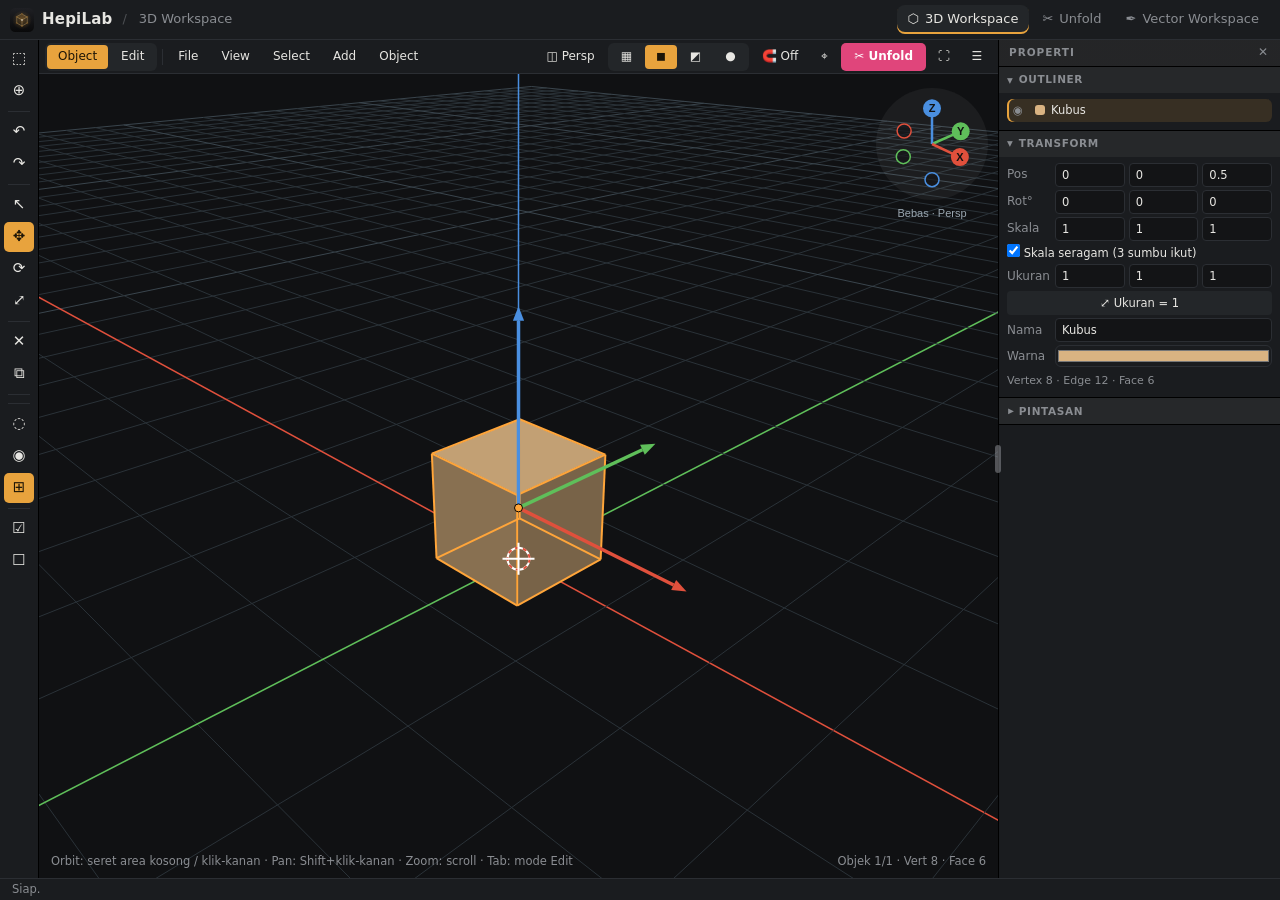
==== commit e60f7171: "Add files via upload" ====
--- a/apps/3d/index.html
+++ b/apps/3d/index.html
@@ -54,7 +54,7 @@
    <div class="f2"><span>Warna</span><input type="color" id="ocol" style="grid-column:span 3"></div>
    <div class="mu" id="mstat" style="margin-top:6px"></div>
   </div></details>
-  <details class="box" data-k="key"><summary><h4>Pintasan</h4></summary><div class="bd mu" style="line-height:1.7"><b>Tampilan</b>: orbit seret kosong / klik-kanan · pan Shift+klik-kanan · zoom scroll (ke arah kursor) · Home fokus · Numpad 1/3/7 depan/kanan/atas (+Ctrl = sisi lawan) · Numpad 5 ortho/persp · klik gizmo XYZ · Z wire/x-ray/render<br><b>Objek</b>: Shift+A tambah · G/R/S geser/putar/skala (X/Y/Z sumbu · ketik angka · Enter OK · Esc batal) · Shift+D duplikat · Ctrl+J gabung · Shift+C kursor ke pusat · Tab mode Edit<br><b>Edit</b>: 1/2/3 vertex/edge/face · Alt+klik loop · L terhubung · Ctrl+I balik · A / Alt+A semua / kosong · E extrude · I inset · W subdivide · B bevel · Ctrl+R loop cut · M merge · P pisahkan · F fill · X hapus<br><b>Umum</b>: Ctrl+Z undo · Ctrl+Shift+Z redo · Shift+klik tambah/lepas pilihan · tool ↖ = hanya memilih</div></details>
+  <details class="box" data-k="key"><summary><h4>Pintasan</h4></summary><div class="bd mu" style="line-height:1.7"><b>Tampilan</b>: orbit seret kosong / klik-kanan · pan Shift+klik-kanan · zoom scroll (ke arah kursor) · Home fokus · Numpad 1/3/7 depan/kanan/atas (+Ctrl = sisi lawan) · Numpad 5 ortho/persp · klik gizmo XYZ · Z wire/x-ray/render<br><b>Objek</b>: Shift+A tambah · G/R/S geser/putar/skala (X/Y/Z sumbu · ketik angka · Enter OK · Esc batal) · Shift+D duplikat · Ctrl+J gabung · Shift+C kursor ke pusat · Tab mode Edit<br><b>Edit</b>: 1/2/3 vertex/edge/face · Alt+klik loop · L terhubung · Ctrl+I balik · A / Alt+A semua / kosong · E extrude · Alt+E extrude individual (tiap face sendiri-sendiri) (langsung geser · N = sumbu normal) · Shift+D duplikat · H sembunyi · Shift+H sembunyikan tak terpilih · Alt+H tampilkan · G G Edge Slide · O proporsional (Shift+O falloff · scroll = radius saat G/R/S) · I inset · W subdivide · B bevel per-edge (lebar · segmen · bulat di panel) · K knife (seret garis, klik-kanan = orbit) · Ctrl+R loop cut · M merge · P pisahkan · F fill · X hapus<br><b>Umum</b>: Ctrl+Z undo · Ctrl+Shift+Z redo · Shift+klik tambah/lepas pilihan · tool ↖ = hanya memilih</div></details>
  </aside>
 </section>
 <div id="st"><span id="stm">Siap.</span></div>
@@ -87,6 +87,11 @@
 <script src="js/view.js"></script>
 <script src="js/touch.js"></script>
 <script src="js/menus.js"></script>
+<script src="js/primitives.js"></script>
+<script src="js/workflow.js"></script>
+<script src="js/proportional.js"></script>
+<script src="js/edgeslide.js"></script>
+<script src="js/bevel.js"></script>
 <script src="js/main.js"></script>
 <script>HLDock.init({ws:'#w3',key:'3d',title:'Properti'})</script>
 </body></html>
--- a/apps/3d/style.css
+++ b/apps/3d/style.css
@@ -146,7 +146,8 @@
 /* ===== Landscape: toolbar kiri selalu 1 kolom ke bawah (scroll bila tinggi layar kurang) ===== */
 @media(orientation:landscape){
  .ws .tools,.ws.dk .tools{display:flex!important;flex-direction:column!important;flex-wrap:nowrap!important;align-items:center;
-  overflow-y:auto;overflow-x:hidden;min-height:0;width:auto;max-width:56px;scrollbar-width:none}
+  justify-content:flex-start!important;align-content:flex-start!important;overflow-y:auto;overflow-x:hidden;min-height:0;height:100%;max-height:100%;width:auto;max-width:56px;scrollbar-width:none;overscroll-behavior:contain;-webkit-overflow-scrolling:touch}
+ .ws,.ws.dk{grid-template-rows:minmax(0,1fr)}
  .ws .tools::-webkit-scrollbar{display:none}
  .ws .tools button{flex:none}
  .ws .tools hr{flex:none;width:22px;height:0;margin:4px 0;border:0;border-top:1px solid var(--ln)}
